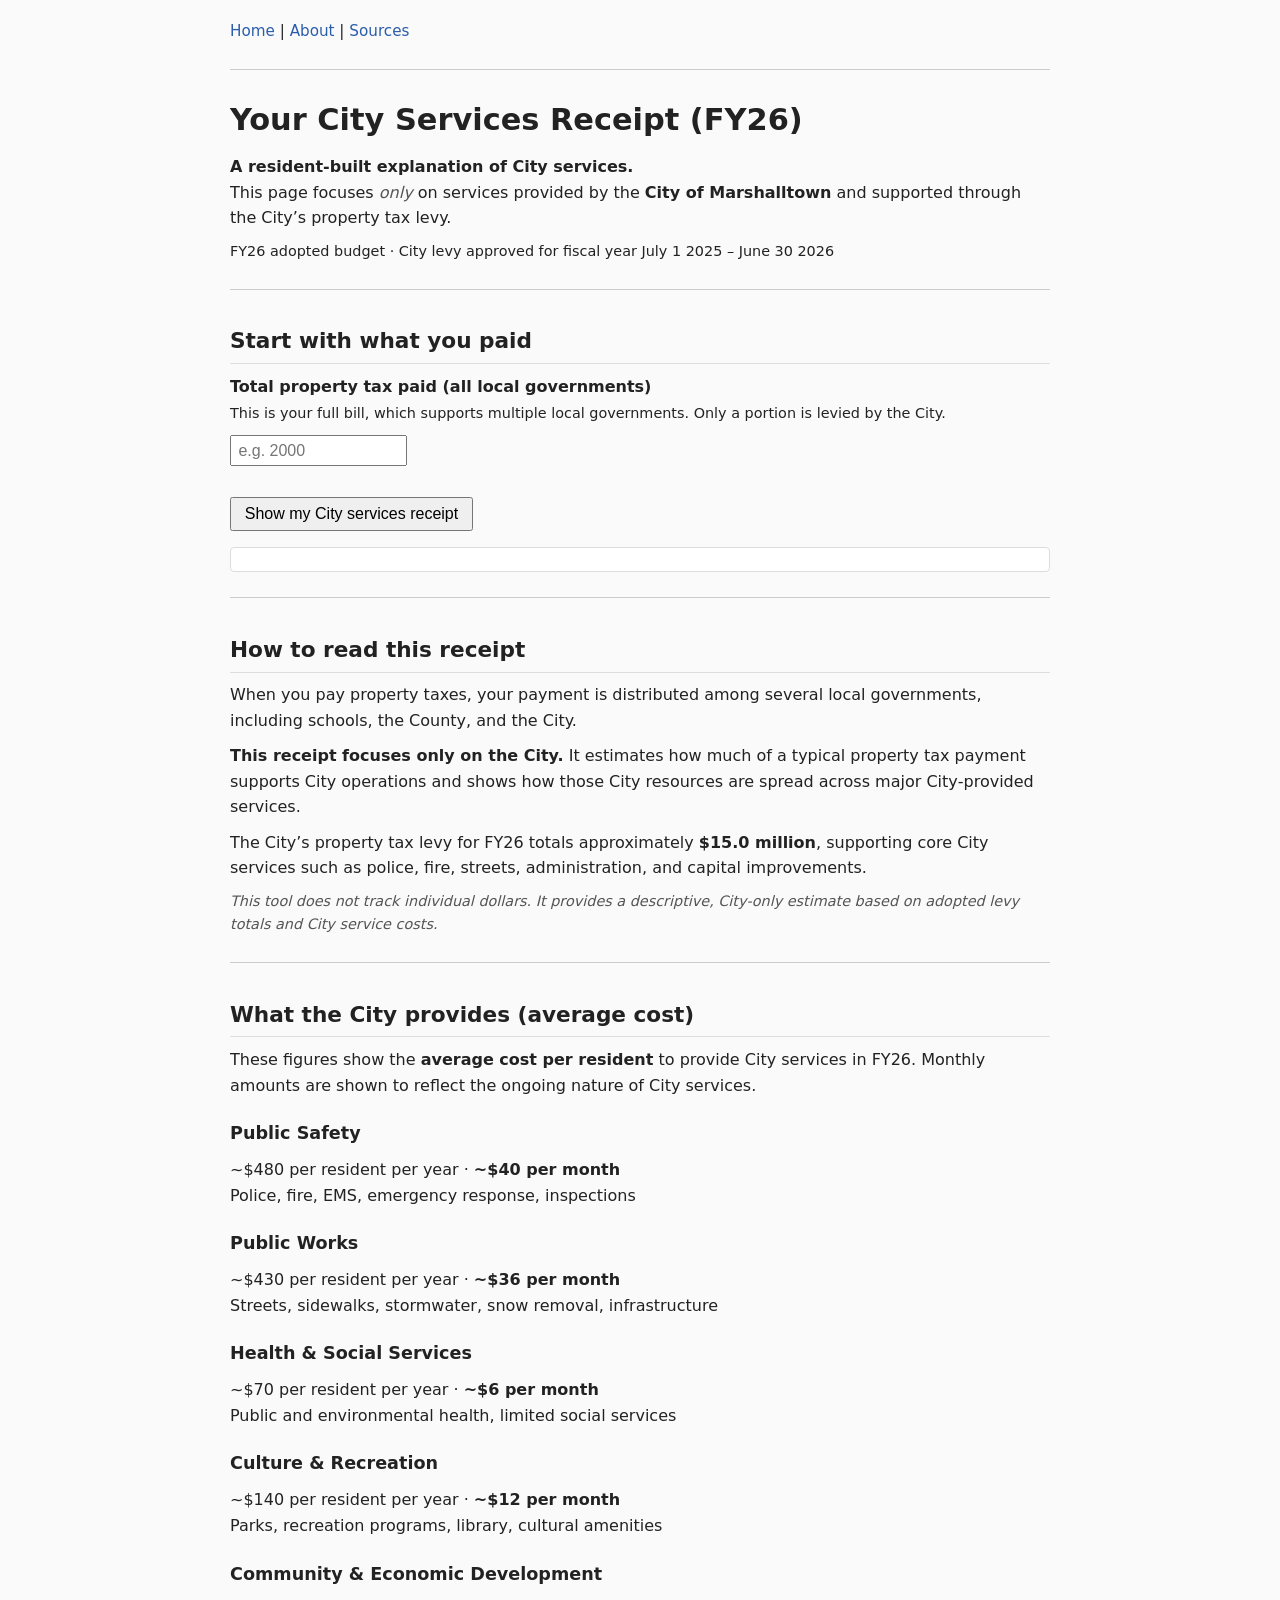
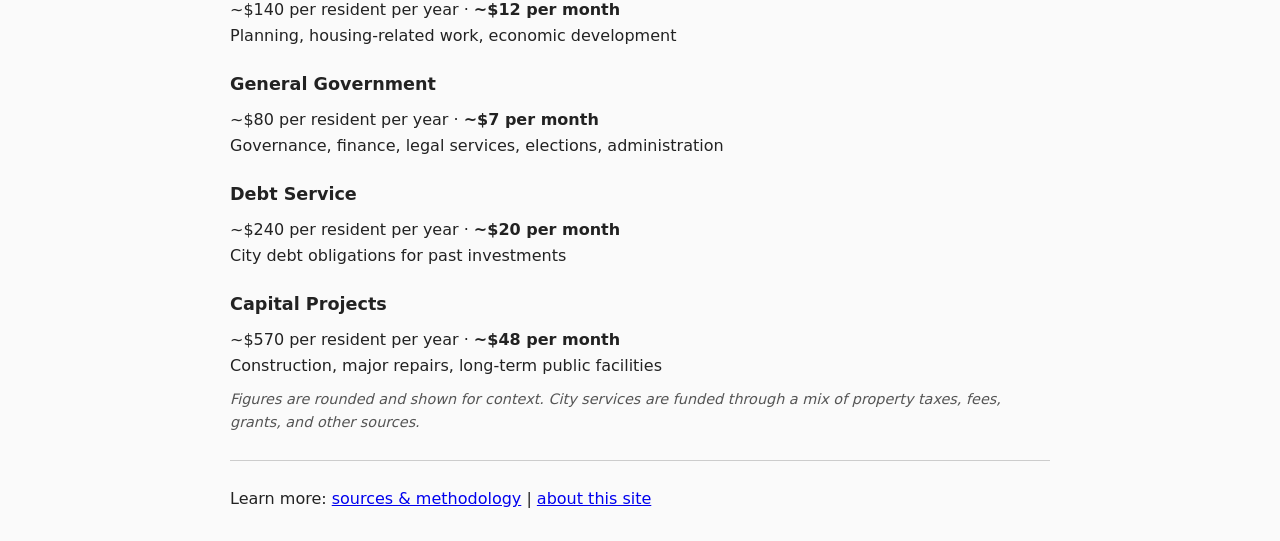
==== index.html @ 67199304 "Update index.html" ====
<!DOCTYPE html>
<html lang="en">
<head>
  <meta charset="UTF-8">
  <title>Your City Services Receipt (FY26)</title>
  <link rel="stylesheet" href="style.css">
</head>

<body>

<nav>
  <a href="index.html">Home</a> |
  <a href="about.html">About</a> |
  <a href="sources.html">Sources</a>
</nav>

<hr>

<h1>Your City Services Receipt (FY26)</h1>

<p>
<strong>A resident‑built explanation of City services.</strong><br>
This page focuses <em>only</em> on services provided by the
<strong>City of Marshalltown</strong> and supported through the City’s
property tax levy.
</p>

<p style="font-size:0.9em;">
FY26 adopted budget · City levy approved for fiscal year July 1 2025 – June 30 2026
</p>

<hr>

<h2>Start with what you paid</h2>

<p>
<strong>Total property tax paid (all local governments)</strong><br>
<span style="font-size:0.9em;">
This is your full bill, which supports multiple local governments.
Only a portion is levied by the City.
</span>
</p>

<input
  type="number"
  id="taxInput"
  placeholder="e.g. 2000"
  min="0"
  step="1"
>
<br><br>

<button onclick="calculateBreakdown()">
  Show my City services receipt
</button>

<div id="results"></div>

<hr>

<h2>How to read this receipt</h2>

<p>
When you pay property taxes, your payment is distributed among
several local governments, including schools, the County, and the City.
</p>

<p>
<strong>This receipt focuses only on the City.</strong>
It estimates how much of a typical property tax payment supports
City operations and shows how those City resources are spread across
major City‑provided services.
</p>

<p>
The City’s property tax levy for FY26 totals approximately
<strong>$15.0 million</strong>, supporting core City services such as
police, fire, streets, administration, and capital improvements.
</p>

<p style="font-size:0.9em;">
<em>
This tool does not track individual dollars. It provides a descriptive,
City‑only estimate based on adopted levy totals and City service costs.
</em>
</p>

<hr>

<h2>What the City provides (average cost)</h2>

<p>
These figures show the <strong>average cost per resident</strong> to
provide City services in FY26. Monthly amounts are shown to reflect the
ongoing nature of City services.
</p>

<h3>Public Safety</h3>
<p>
~$480 per resident per year · <strong>~$40 per month</strong><br>
Police, fire, EMS, emergency response, inspections
</p>

<h3>Public Works</h3>
<p>
~$430 per resident per year · <strong>~$36 per month</strong><br>
Streets, sidewalks, stormwater, snow removal, infrastructure
</p>

<h3>Health &amp; Social Services</h3>
<p>
~$70 per resident per year · <strong>~$6 per month</strong><br>
Public and environmental health, limited social services
</p>

<h3>Culture &amp; Recreation</h3>
<p>
~$140 per resident per year · <strong>~$12 per month</strong><br>
Parks, recreation programs, library, cultural amenities
</p>

<h3>Community &amp; Economic Development</h3>
<p>
~$140 per resident per year · <strong>~$12 per month</strong><br>
Planning, housing‑related work, economic development
</p>

<h3>General Government</h3>
<p>
~$80 per resident per year · <strong>~$7 per month</strong><br>
Governance, finance, legal services, elections, administration
</p>

<h3>Debt Service</h3>
<p>
~$240 per resident per year · <strong>~$20 per month</strong><br>
City debt obligations for past investments
</p>

<h3>Capital Projects</h3>
<p>
~$570 per resident per year · <strong>~$48 per month</strong><br>
Construction, major repairs, long‑term public facilities
</p>

<p style="font-size:0.9em;">
<em>
Figures are rounded and shown for context. City services are funded through
a mix of property taxes, fees, grants, and other sources.
</em>
</p>

<hr>

<p>
Learn more:
<a href="sources.html">sources & methodology</a> |
<a href="about.html">about this site</a>
</p>

<!-- ================= CALCULATOR SCRIPT ================= -->

<script>
function calculateBreakdown() {
  const total = Number(document.getElementById("taxInput").value);
  if (!total || total <= 0) {
    alert("Please enter a positive dollar amount.");
    return;
  }

  const population = 27886;

  const categories = [
    { name: "Public Safety", pct: 0.2030, annualResident: 480 },
    { name: "Public Works", pct: 0.0965, annualResident: 430 },
    { name: "Health & Social Services", pct: 0.0383, annualResident: 70 },
    { name: "Culture & Recreation", pct: 0.0767, annualResident: 140 },
    { name: "Community & Economic Development", pct: 0.0749, annualResident: 140 },
    { name: "General Government", pct: 0.0346, annualResident: 80 },
    { name: "Debt Service", pct: 0.1162, annualResident: 240 },
    { name: "Capital Projects", pct: 0.3598, annualResident: 570 }
  ];

  const resultsDiv = document.getElementById("results");
  resultsDiv.innerHTML = "<h3>Your estimated receipt</h3>";

  let runningTotal = 0;
  const list = document.createElement("ul");

  categories.forEach((cat, i) => {
    let annual;
    if (i < categories.length - 1) {
      annual = Math.round(total * cat.pct);
      runningTotal += annual;
    } else {
      annual = total - runningTotal;
    }

    const monthly = Math.round((annual / 12) * 100) / 100;
    const avgMonthly = Math.round((cat.annualResident / 12) * 100) / 100;

    const li = document.createElement("li");
    li.innerHTML = `
      <strong>${cat.name}:</strong>
      $${annual} per year (~$${monthly}/month)
      <br>
      <span style="font-size:0.85em;">
      Average resident cost: ~$${avgMonthly}/month
      </span>
    `;
    list.appendChild(li);
  });

  resultsDiv.appendChild(list);

  const note = document.createElement("p");
  note.style.fontSize = "0.9em";
  note.innerHTML = "<em>This comparison helps show whether your contribution is above or below the citywide average. Amounts are estimates.</em>";
  resultsDiv.appendChild(note);
}
</script>

</body>
</html>
---- style.css ----
/* Overall page */
body {
  max-width: 820px;
  margin: 0 auto;
  padding: 1.2em;
  font-family: system-ui, -apple-system, BlinkMacSystemFont,
               "Segoe UI", Roboto, sans-serif;
  line-height: 1.6;
  color: #222;
  background-color: #fafafa;
}

/* Navigation */
nav {
  font-size: 0.95em;
  margin-bottom: 0.6em;
}

nav a {
  text-decoration: none;
  color: #2b5dab;
}

nav a:hover {
  text-decoration: underline;
}

/* Headings */
h1 {
  margin-top: 0.4em;
  margin-bottom: 0.2em;
  font-size: 1.9em;
}

h2 {
  margin-top: 1.6em;
  margin-bottom: 0.4em;
  font-size: 1.35em;
  border-bottom: 1px solid #ddd;
  padding-bottom: 0.2em;
}

h3 {
  margin-top: 1.2em;
  margin-bottom: 0.2em;
  font-size: 1.1em;
}

/* Paragraphs and lists */
p {
  margin: 0.6em 0;
}

ul, ol {
  margin-left: 1.3em;
}

/* Calculator elements */
input[type="number"] {
  font-size: 1em;
  padding: 0.3em 0.4em;
  width: 160px;
}

button {
  font-size: 1em;
  padding: 0.4em 0.8em;
  margin-top: 0.3em;
  cursor: pointer;
}

/* Results box */
#results {
  margin-top: 1em;
  padding: 0.7em 0.9em;
  background-color: #ffffff;
  border: 1px solid #ddd;
  border-radius: 4px;
}

/* Horizontal rules */
hr {
  margin: 1.6em 0;
  border: none;
  border-top: 1px solid #ccc;
}

/* Small / explanatory text */
small, em {
  color: #555;
}
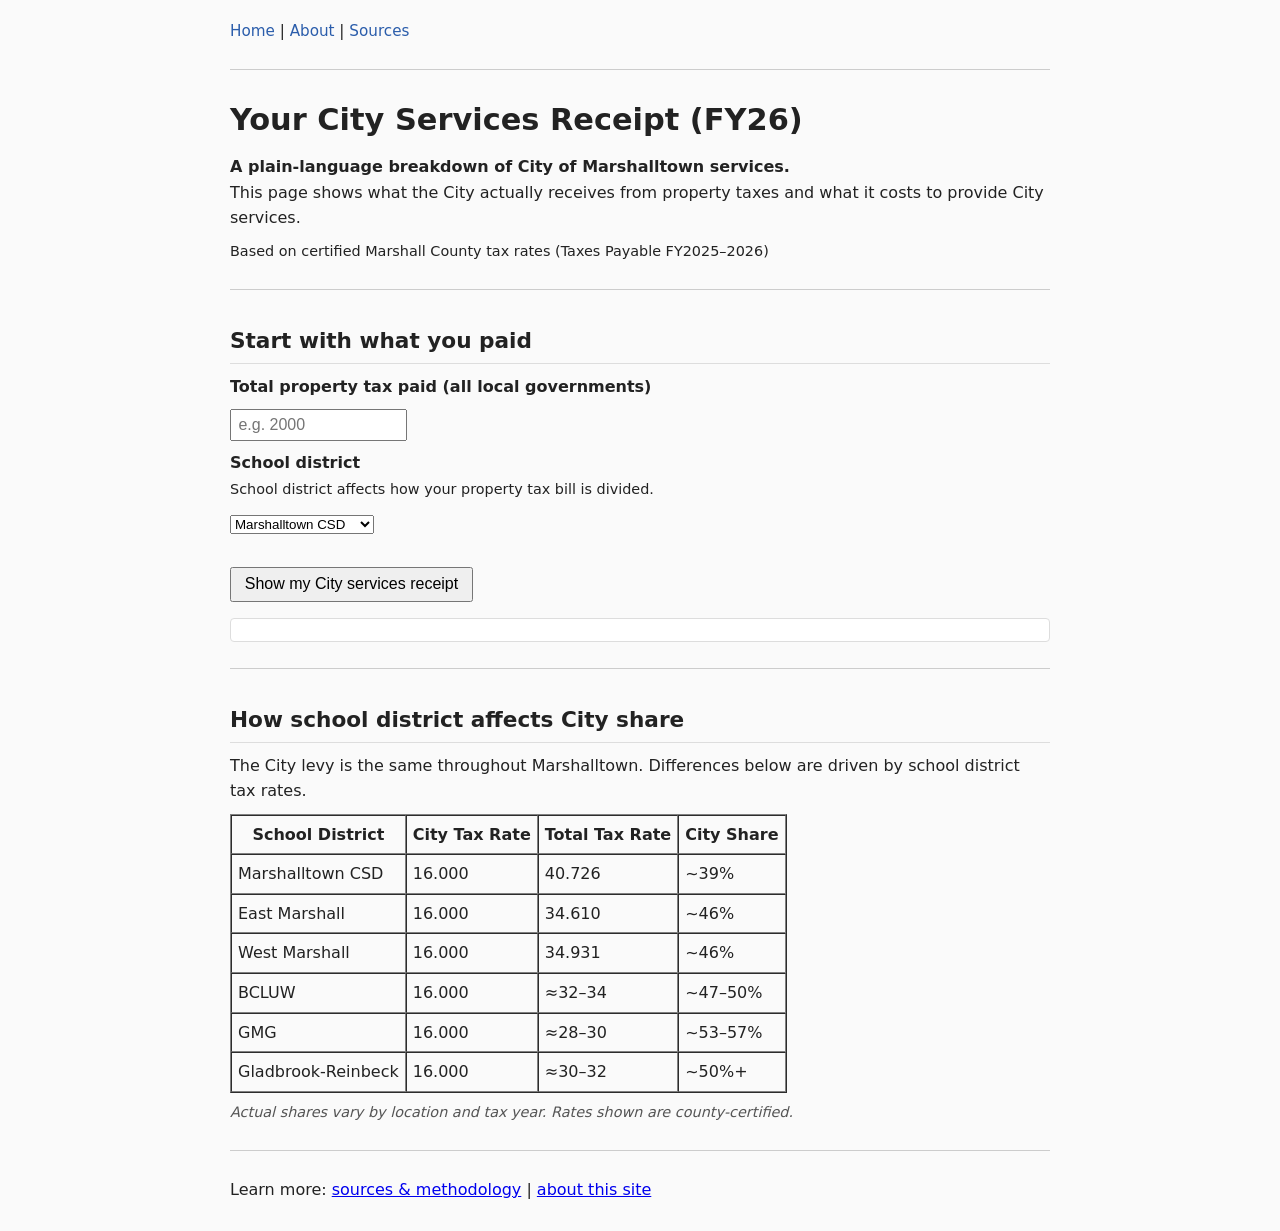
==== commit 1acd3321: "Update index.html" ====
--- a/index.html
+++ b/index.html
@@ -19,14 +19,13 @@
 <h1>Your City Services Receipt (FY26)</h1>
 
 <p>
-<strong>A resident‑built explanation of City services.</strong><br>
-This page focuses <em>only</em> on services provided by the
-<strong>City of Marshalltown</strong> and supported through the City’s
-property tax levy.
+<strong>A plain‑language breakdown of City of Marshalltown services.</strong><br>
+This page shows what the City actually receives from property taxes and
+what it costs to provide City services.
 </p>
 
 <p style="font-size:0.9em;">
-FY26 adopted budget · City levy approved for fiscal year July 1 2025 – June 30 2026
+Based on certified Marshall County tax rates (Taxes Payable FY2025–2026)
 </p>
 
 <hr>
@@ -34,11 +33,7 @@
 <h2>Start with what you paid</h2>
 
 <p>
-<strong>Total property tax paid (all local governments)</strong><br>
-<span style="font-size:0.9em;">
-This is your full bill, which supports multiple local governments.
-Only a portion is levied by the City.
-</span>
+<strong>Total property tax paid (all local governments)</strong>
 </p>
 
 <input
@@ -48,6 +43,23 @@
   min="0"
   step="1"
 >
+
+<p>
+<strong>School district</strong><br>
+<span style="font-size:0.9em;">
+School district affects how your property tax bill is divided.
+</span>
+</p>
+
+<select id="schoolDistrict">
+  <option value="MCSD">Marshalltown CSD</option>
+  <option value="EM">East Marshall</option>
+  <option value="WM">West Marshall</option>
+  <option value="BCLUW">BCLUW</option>
+  <option value="GMG">GMG</option>
+  <option value="GR">Gladbrook‑Reinbeck</option>
+</select>
+
 <br><br>
 
 <button onclick="calculateBreakdown()">
@@ -58,95 +70,31 @@
 
 <hr>
 
-<h2>How to read this receipt</h2>
-
-<p>
-When you pay property taxes, your payment is distributed among
-several local governments, including schools, the County, and the City.
-</p>
-
-<p>
-<strong>This receipt focuses only on the City.</strong>
-It estimates how much of a typical property tax payment supports
-City operations and shows how those City resources are spread across
-major City‑provided services.
-</p>
-
-<p>
-The City’s property tax levy for FY26 totals approximately
-<strong>$15.0 million</strong>, supporting core City services such as
-police, fire, streets, administration, and capital improvements.
-</p>
+<h2>How school district affects City share</h2>
+
+<p>
+The City levy is the same throughout Marshalltown.
+Differences below are driven by school district tax rates.
+</p>
+
+<table border="1" cellpadding="6" cellspacing="0">
+  <tr>
+    <th>School District</th>
+    <th>City Tax Rate</th>
+    <th>Total Tax Rate</th>
+    <th>City Share</th>
+  </tr>
+  <tr><td>Marshalltown CSD</td><td>16.000</td><td>40.726</td><td>~39%</td></tr>
+  <tr><td>East Marshall</td><td>16.000</td><td>34.610</td><td>~46%</td></tr>
+  <tr><td>West Marshall</td><td>16.000</td><td>34.931</td><td>~46%</td></tr>
+  <tr><td>BCLUW</td><td>16.000</td><td>≈32–34</td><td>~47–50%</td></tr>
+  <tr><td>GMG</td><td>16.000</td><td>≈28–30</td><td>~53–57%</td></tr>
+  <tr><td>Gladbrook‑Reinbeck</td><td>16.000</td><td>≈30–32</td><td>~50%+</td></tr>
+</table>
 
 <p style="font-size:0.9em;">
 <em>
-This tool does not track individual dollars. It provides a descriptive,
-City‑only estimate based on adopted levy totals and City service costs.
-</em>
-</p>
-
-<hr>
-
-<h2>What the City provides (average cost)</h2>
-
-<p>
-These figures show the <strong>average cost per resident</strong> to
-provide City services in FY26. Monthly amounts are shown to reflect the
-ongoing nature of City services.
-</p>
-
-<h3>Public Safety</h3>
-<p>
-~$480 per resident per year · <strong>~$40 per month</strong><br>
-Police, fire, EMS, emergency response, inspections
-</p>
-
-<h3>Public Works</h3>
-<p>
-~$430 per resident per year · <strong>~$36 per month</strong><br>
-Streets, sidewalks, stormwater, snow removal, infrastructure
-</p>
-
-<h3>Health &amp; Social Services</h3>
-<p>
-~$70 per resident per year · <strong>~$6 per month</strong><br>
-Public and environmental health, limited social services
-</p>
-
-<h3>Culture &amp; Recreation</h3>
-<p>
-~$140 per resident per year · <strong>~$12 per month</strong><br>
-Parks, recreation programs, library, cultural amenities
-</p>
-
-<h3>Community &amp; Economic Development</h3>
-<p>
-~$140 per resident per year · <strong>~$12 per month</strong><br>
-Planning, housing‑related work, economic development
-</p>
-
-<h3>General Government</h3>
-<p>
-~$80 per resident per year · <strong>~$7 per month</strong><br>
-Governance, finance, legal services, elections, administration
-</p>
-
-<h3>Debt Service</h3>
-<p>
-~$240 per resident per year · <strong>~$20 per month</strong><br>
-City debt obligations for past investments
-</p>
-
-<h3>Capital Projects</h3>
-<p>
-~$570 per resident per year · <strong>~$48 per month</strong><br>
-Construction, major repairs, long‑term public facilities
-</p>
-
-<p style="font-size:0.9em;">
-<em>
-Figures are rounded and shown for context. City services are funded through
-a mix of property taxes, fees, grants, and other sources.
+Actual shares vary by location and tax year. Rates shown are county‑certified.
 </em>
 </p>
 
@@ -158,65 +106,109 @@
 <a href="about.html">about this site</a>
 </p>
 
-<!-- ================= CALCULATOR SCRIPT ================= -->
-
 <script>
+/* ===============================
+   LEVY DATA (CERTIFIED)
+   =============================== */
+
+const levyData = {
+  MCSD: { cityRate: 16.000, totalRate: 40.726 },
+  EM:   { cityRate: 16.000, totalRate: 34.610 },
+  WM:   { cityRate: 16.000, totalRate: 34.931 },
+  BCLUW:{ cityRate: 16.000, totalRate: 33.000 }, // mid‑range, refine later
+  GMG:  { cityRate: 16.000, totalRate: 29.000 },
+  GR:   { cityRate: 16.000, totalRate: 31.000 }
+};
+
+/* ===============================
+   CITY SERVICE MODEL
+   =============================== */
+
+const categories = [
+  { name: "Public Safety", pct: 0.2030, avgAnnual: 480 },
+  { name: "Public Works", pct: 0.0965, avgAnnual: 430 },
+  { name: "Health & Social Services", pct: 0.0383, avgAnnual: 70 },
+  { name: "Culture & Recreation", pct: 0.0767, avgAnnual: 140 },
+  { name: "Community & Economic Development", pct: 0.0749, avgAnnual: 140 },
+  { name: "General Government", pct: 0.0346, avgAnnual: 80 },
+  { name: "Debt Service", pct: 0.1162, avgAnnual: 240 },
+  { name: "Capital Projects", pct: 0.3598, avgAnnual: 570 }
+];
+
+/* ===============================
+   CALCULATOR
+   =============================== */
+
 function calculateBreakdown() {
-  const total = Number(document.getElementById("taxInput").value);
-  if (!total || total <= 0) {
-    alert("Please enter a positive dollar amount.");
+  const totalPaid = Number(document.getElementById("taxInput").value);
+  if (!totalPaid || totalPaid <= 0) {
+    alert("Please enter a valid amount.");
     return;
   }
 
-  const population = 27886;
-
-  const categories = [
-    { name: "Public Safety", pct: 0.2030, annualResident: 480 },
-    { name: "Public Works", pct: 0.0965, annualResident: 430 },
-    { name: "Health & Social Services", pct: 0.0383, annualResident: 70 },
-    { name: "Culture & Recreation", pct: 0.0767, annualResident: 140 },
-    { name: "Community & Economic Development", pct: 0.0749, annualResident: 140 },
-    { name: "General Government", pct: 0.0346, annualResident: 80 },
-    { name: "Debt Service", pct: 0.1162, annualResident: 240 },
-    { name: "Capital Projects", pct: 0.3598, annualResident: 570 }
-  ];
-
-  const resultsDiv = document.getElementById("results");
-  resultsDiv.innerHTML = "<h3>Your estimated receipt</h3>";
-
-  let runningTotal = 0;
-  const list = document.createElement("ul");
-
-  categories.forEach((cat, i) => {
-    let annual;
-    if (i < categories.length - 1) {
-      annual = Math.round(total * cat.pct);
-      runningTotal += annual;
-    } else {
-      annual = total - runningTotal;
-    }
-
-    const monthly = Math.round((annual / 12) * 100) / 100;
-    const avgMonthly = Math.round((cat.annualResident / 12) * 100) / 100;
-
-    const li = document.createElement("li");
-    li.innerHTML = `
-      <strong>${cat.name}:</strong>
-      $${annual} per year (~$${monthly}/month)
-      <br>
-      <span style="font-size:0.85em;">
-      Average resident cost: ~$${avgMonthly}/month
-      </span>
+  const district = document.getElementById("schoolDistrict").value;
+  const { cityRate, totalRate } = levyData[district];
+  const cityShareRatio = cityRate / totalRate;
+
+  const cityPortion = Math.round(totalPaid * cityShareRatio);
+  const nonCityPortion = totalPaid - cityPortion;
+
+  const results = document.getElementById("results");
+  results.innerHTML = "<h3>Your City Services Receipt</h3>";
+
+  /* BLOCK 1 */
+  results.innerHTML += `
+    <h4>1) How your payment is split</h4>
+    <ul>
+      <li><strong>Total property tax paid:</strong> $${totalPaid}</li>
+      <li><strong>City of Marshalltown:</strong> $${cityPortion}</li>
+      <li><strong>Not included here:</strong> $${nonCityPortion}
+        <br><span style="font-size:0.85em;">Schools, County, Community College</span>
+      </li>
+    </ul>
+  `;
+
+  /* BLOCK 2 */
+  results.innerHTML += `<h4>2) How the City portion is allocated</h4>`;
+  let running = 0;
+  const allocList = document.createElement("ul");
+
+  categories.forEach((c, i) => {
+    let amt = (i < categories.length - 1)
+      ? Math.round(cityPortion * c.pct)
+      : cityPortion - running;
+    running += amt;
+    c.userMonthly = Math.round((amt / 12) * 100) / 100;
+
+    allocList.innerHTML += `<li><strong>${c.name}:</strong> $${amt}/year (~$${c.userMonthly}/mo)</li>`;
+  });
+
+  results.appendChild(allocList);
+
+  /* BLOCK 3 */
+  results.innerHTML += `<h4>3) What City services actually cost</h4>`;
+  const compareList = document.createElement("ul");
+
+  categories.forEach(c => {
+    const avgMonthly = Math.round((c.avgAnnual / 12) * 100) / 100;
+    compareList.innerHTML += `
+      <li>
+        <strong>${c.name}</strong><br>
+        Your contribution: ~$${c.userMonthly}/month<br>
+        Average City cost per resident: ~$${avgMonthly}/month
+      </li>
     `;
-    list.appendChild(li);
   });
 
-  resultsDiv.appendChild(list);
-
-  const note = document.createElement("p");
-  note.style.fontSize = "0.9em";
-  note.innerHTML = "<em>This comparison helps show whether your contribution is above or below the citywide average. Amounts are estimates.</em>";
-  resultsDiv.appendChild(note);
+  results.appendChild(compareList);
+
+  results.innerHTML += `
+    <p style="font-size:0.9em;"><em>
+      City services are funded using property taxes plus fees, grants,
+      and other revenues. This receipt shows how your City share fits into
+      the full cost of providing services citywide.
+    </em></p>
+  `;
 }
 </script>
 
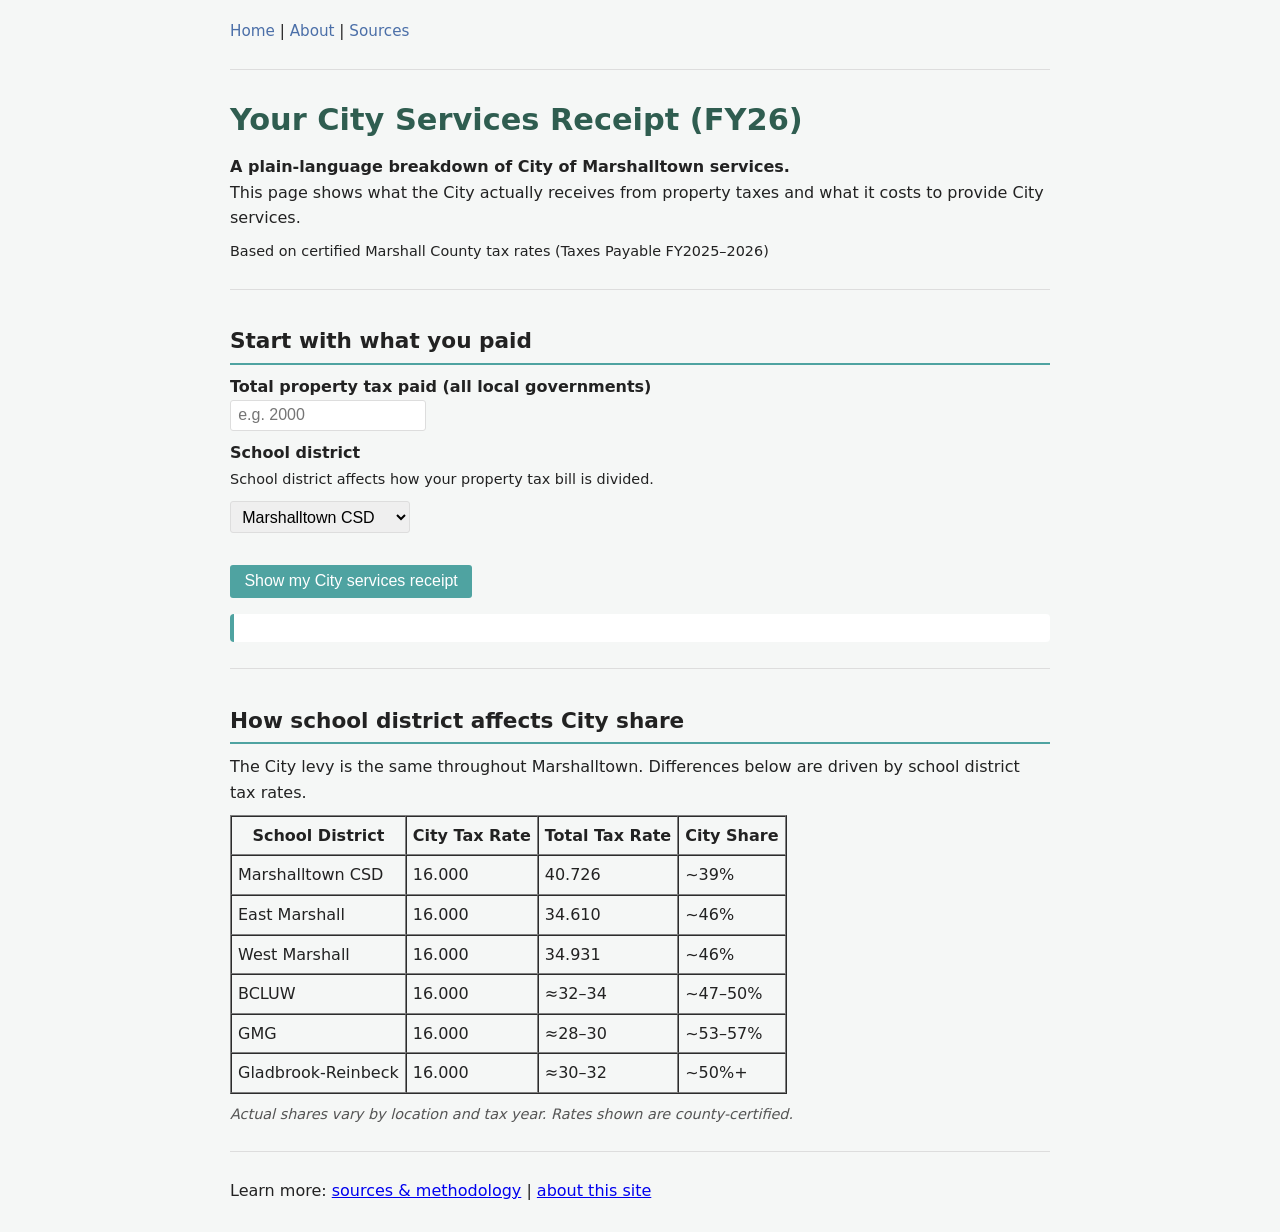
==== commit 0cad966b: "Update index.html" ====
--- a/index.html
+++ b/index.html
@@ -19,22 +19,24 @@
 <h1>Your City Services Receipt (FY26)</h1>
 
 <p>
-<strong>A plain‑language breakdown of City of Marshalltown services.</strong><br>
-This page shows what the City actually receives from property taxes and
-what it costs to provide City services.
+  <strong>A plain‑language breakdown of City of Marshalltown services.</strong><br>
+  This page shows what the City actually receives from property taxes and
+  what it costs to provide City services.
 </p>
 
 <p style="font-size:0.9em;">
-Based on certified Marshall County tax rates (Taxes Payable FY2025–2026)
+  Based on certified Marshall County tax rates (Taxes Payable FY2025–2026)
 </p>
 
 <hr>
 
 <h2>Start with what you paid</h2>
 
-<p>
-<strong>Total property tax paid (all local governments)</strong>
-</p>
+<label for="taxInput">
+  <strong>Total property tax paid (all local governments)</strong>
+</label>
+
+<br>
 
 <input
   type="number"
@@ -45,10 +47,12 @@
 >
 
 <p>
-<strong>School district</strong><br>
-<span style="font-size:0.9em;">
-School district affects how your property tax bill is divided.
-</span>
+  <label for="schoolDistrict">
+    <strong>School district</strong>
+  </label><br>
+  <span style="font-size:0.9em;">
+    School district affects how your property tax bill is divided.
+  </span>
 </p>
 
 <select id="schoolDistrict">
@@ -73,8 +77,8 @@
 <h2>How school district affects City share</h2>
 
 <p>
-The City levy is the same throughout Marshalltown.
-Differences below are driven by school district tax rates.
+  The City levy is the same throughout Marshalltown.
+  Differences below are driven by school district tax rates.
 </p>
 
 <table border="1" cellpadding="6" cellspacing="0">
@@ -93,17 +97,17 @@
 </table>
 
 <p style="font-size:0.9em;">
-<em>
-Actual shares vary by location and tax year. Rates shown are county‑certified.
-</em>
-</p>
-
-<hr>
-
-<p>
-Learn more:
-<a href="sources.html">sources & methodology</a> |
-<a href="about.html">about this site</a>
+  <em>
+    Actual shares vary by location and tax year. Rates shown are county‑certified.
+  </em>
+</p>
+
+<hr>
+
+<p>
+  Learn more:
+  <a href="sources.html">sources &amp; methodology</a> |
+  <a href="about.html">about this site</a>
 </p>
 
 <script>
@@ -115,7 +119,7 @@
   MCSD: { cityRate: 16.000, totalRate: 40.726 },
   EM:   { cityRate: 16.000, totalRate: 34.610 },
   WM:   { cityRate: 16.000, totalRate: 34.931 },
-  BCLUW:{ cityRate: 16.000, totalRate: 33.000 }, // mid‑range, refine later
+  BCLUW:{ cityRate: 16.000, totalRate: 33.000 },
   GMG:  { cityRate: 16.000, totalRate: 29.000 },
   GR:   { cityRate: 16.000, totalRate: 31.000 }
 };
@@ -135,10 +139,6 @@
   { name: "Capital Projects", pct: 0.3598, avgAnnual: 570 }
 ];
 
-/* ===============================
-   CALCULATOR
-   =============================== */
-
 function calculateBreakdown() {
   const totalPaid = Number(document.getElementById("taxInput").value);
   if (!totalPaid || totalPaid <= 0) {
@@ -156,7 +156,6 @@
   const results = document.getElementById("results");
   results.innerHTML = "<h3>Your City Services Receipt</h3>";
 
-  /* BLOCK 1 */
   results.innerHTML += `
     <h4>1) How your payment is split</h4>
     <ul>
@@ -168,7 +167,6 @@
     </ul>
   `;
 
-  /* BLOCK 2 */
   results.innerHTML += `<h4>2) How the City portion is allocated</h4>`;
   let running = 0;
   const allocList = document.createElement("ul");
@@ -185,7 +183,6 @@
 
   results.appendChild(allocList);
 
-  /* BLOCK 3 */
   results.innerHTML += `<h4>3) What City services actually cost</h4>`;
   const compareList = document.createElement("ul");
 
--- a/style.css
+++ b/style.css
@@ -1,3 +1,17 @@
+/* ===============================
+   Color palette (Marshalltown‑adjacent)
+   =============================== */
+
+:root {
+  --mt-green-dark: #2f5d50;   /* deep civic green */
+  --mt-green: #4fa3a1;        /* teal accent */
+  --mt-blue: #4b6fa8;         /* muted civic blue */
+  --mt-gray: #f5f7f6;
+  --text-main: #222;
+  --text-muted: #555;
+  --border-light: #ddd;
+}
+
 /* Overall page */
 body {
   max-width: 820px;
@@ -6,8 +20,8 @@
   font-family: system-ui, -apple-system, BlinkMacSystemFont,
                "Segoe UI", Roboto, sans-serif;
   line-height: 1.6;
-  color: #222;
-  background-color: #fafafa;
+  color: var(--text-main);
+  background-color: var(--mt-gray);
 }
 
 /* Navigation */
@@ -18,7 +32,7 @@
 
 nav a {
   text-decoration: none;
-  color: #2b5dab;
+  color: var(--mt-blue);
 }
 
 nav a:hover {
@@ -30,13 +44,14 @@
   margin-top: 0.4em;
   margin-bottom: 0.2em;
   font-size: 1.9em;
+  color: var(--mt-green-dark);
 }
 
 h2 {
   margin-top: 1.6em;
   margin-bottom: 0.4em;
   font-size: 1.35em;
-  border-bottom: 1px solid #ddd;
+  border-bottom: 2px solid var(--mt-green);
   padding-bottom: 0.2em;
 }
 
@@ -44,6 +59,7 @@
   margin-top: 1.2em;
   margin-bottom: 0.2em;
   font-size: 1.1em;
+  color: var(--mt-green-dark);
 }
 
 /* Paragraphs and lists */
@@ -56,25 +72,36 @@
 }
 
 /* Calculator elements */
-input[type="number"] {
+input[type="number"],
+select {
   font-size: 1em;
-  padding: 0.3em 0.4em;
-  width: 160px;
+  padding: 0.35em 0.45em;
+  width: 180px;
+  border: 1px solid var(--border-light);
+  border-radius: 3px;
 }
 
 button {
   font-size: 1em;
-  padding: 0.4em 0.8em;
-  margin-top: 0.3em;
+  padding: 0.45em 0.9em;
+  margin-top: 0.4em;
   cursor: pointer;
+  background-color: var(--mt-green);
+  color: #fff;
+  border: none;
+  border-radius: 3px;
+}
+
+button:hover {
+  background-color: var(--mt-green-dark);
 }
 
 /* Results box */
 #results {
   margin-top: 1em;
-  padding: 0.7em 0.9em;
+  padding: 0.9em 1em;
   background-color: #ffffff;
-  border: 1px solid #ddd;
+  border-left: 4px solid var(--mt-green);
   border-radius: 4px;
 }
 
@@ -82,10 +109,10 @@
 hr {
   margin: 1.6em 0;
   border: none;
-  border-top: 1px solid #ccc;
+  border-top: 1px solid var(--border-light);
 }
 
 /* Small / explanatory text */
 small, em {
-  color: #555;
+  color: var(--text-muted);
 }
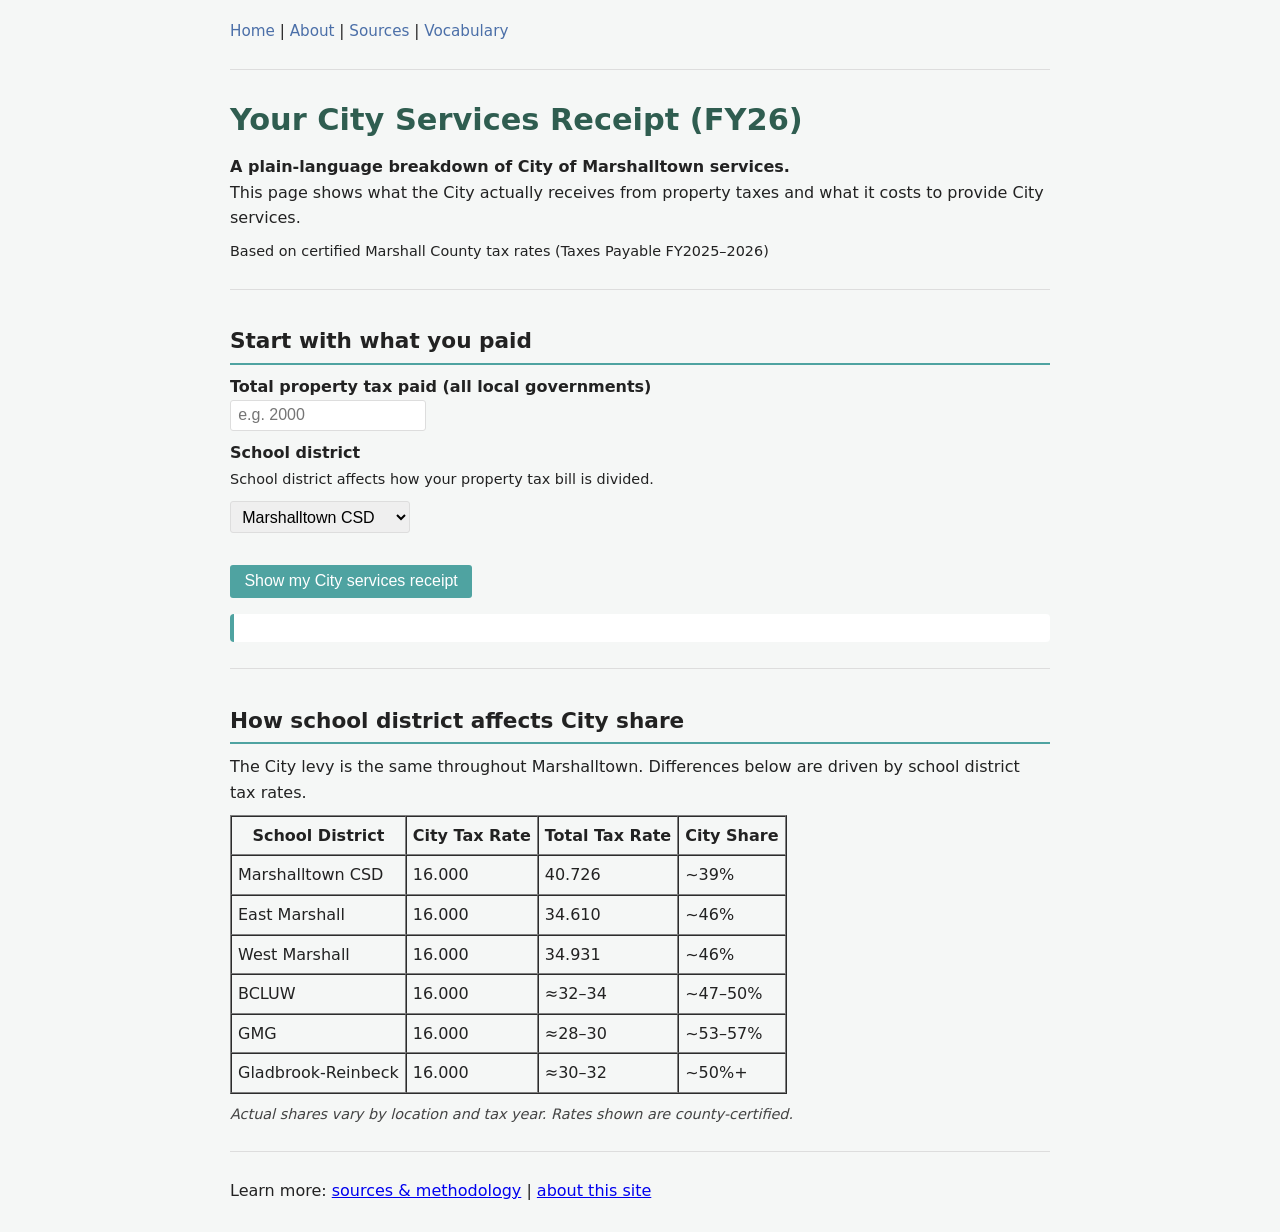
==== commit 18761ed1: "Update index.html" ====
--- a/index.html
+++ b/index.html
@@ -8,11 +8,14 @@
 
 <body>
 
+
 <nav>
   <a href="index.html">Home</a> |
   <a href="about.html">About</a> |
-  <a href="sources.html">Sources</a>
+  <a href="sources.html">Sources</a> |
+  <a href="vocab.html">Vocabulary</a>
 </nav>
+
 
 <hr>
 
--- a/style.css
+++ b/style.css
@@ -8,7 +8,7 @@
   --mt-blue: #4b6fa8;         /* muted civic blue */
   --mt-gray: #f5f7f6;
   --text-main: #222;
-  --text-muted: #555;
+  --text-muted: #444;
   --border-light: #ddd;
 }
 
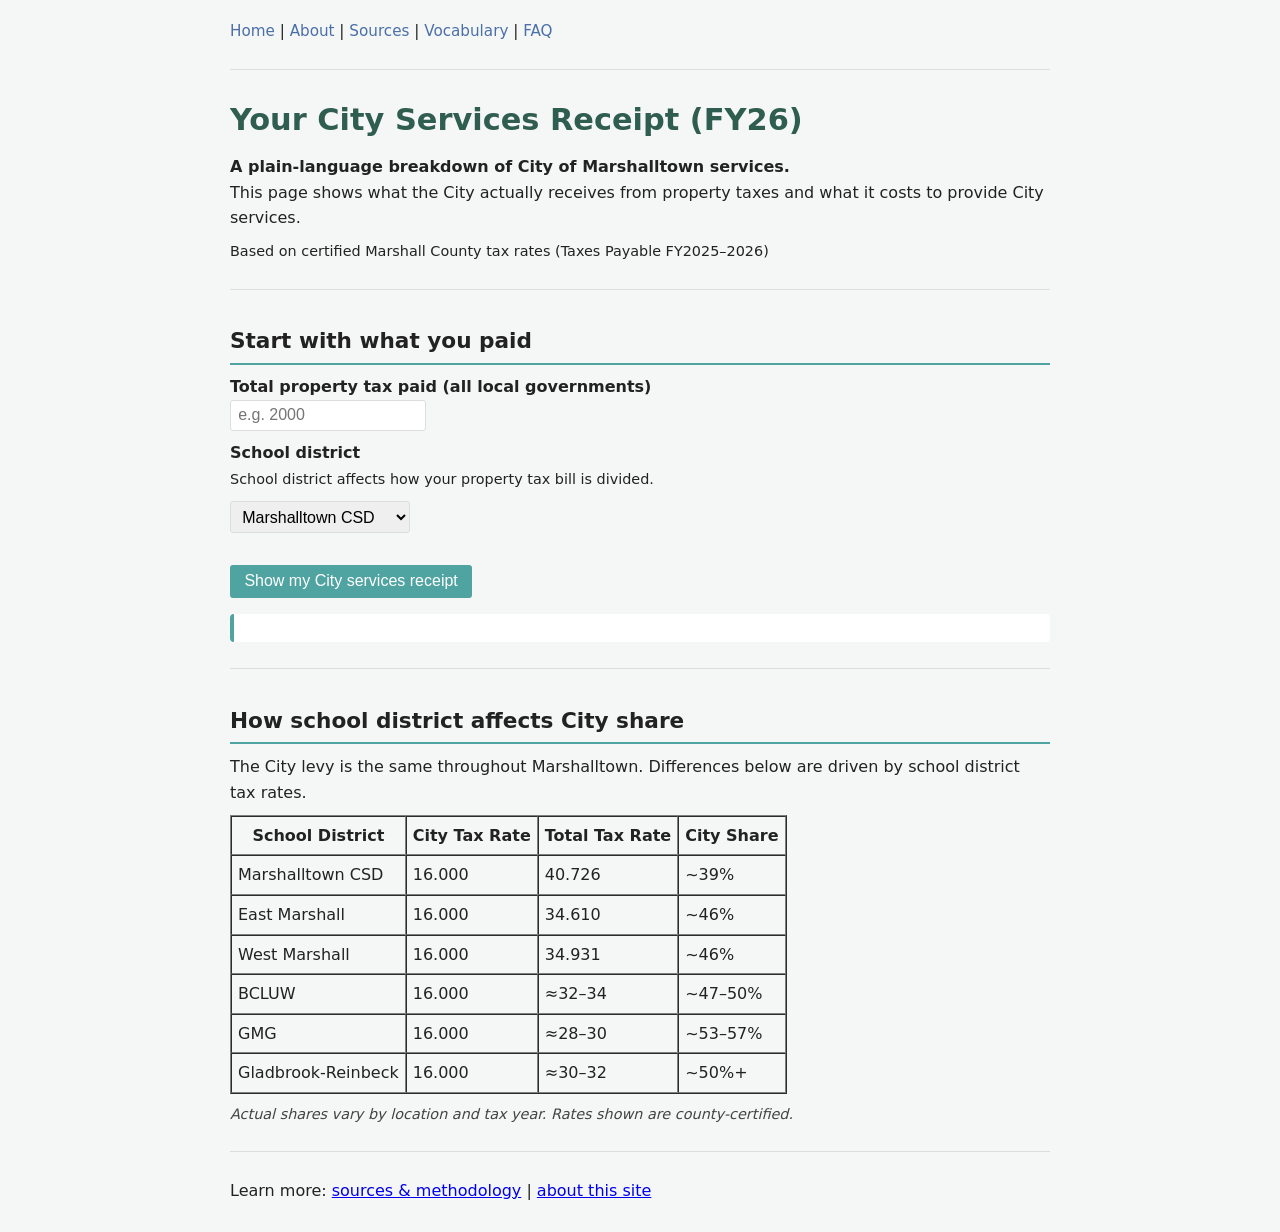
==== commit 5f505127: "Update index.html" ====
--- a/index.html
+++ b/index.html
@@ -13,7 +13,8 @@
   <a href="index.html">Home</a> |
   <a href="about.html">About</a> |
   <a href="sources.html">Sources</a> |
-  <a href="vocab.html">Vocabulary</a>
+  <a href="vocab.html">Vocabulary</a> |
+  <a href="faq.html">FAQ</a>
 </nav>
 
 
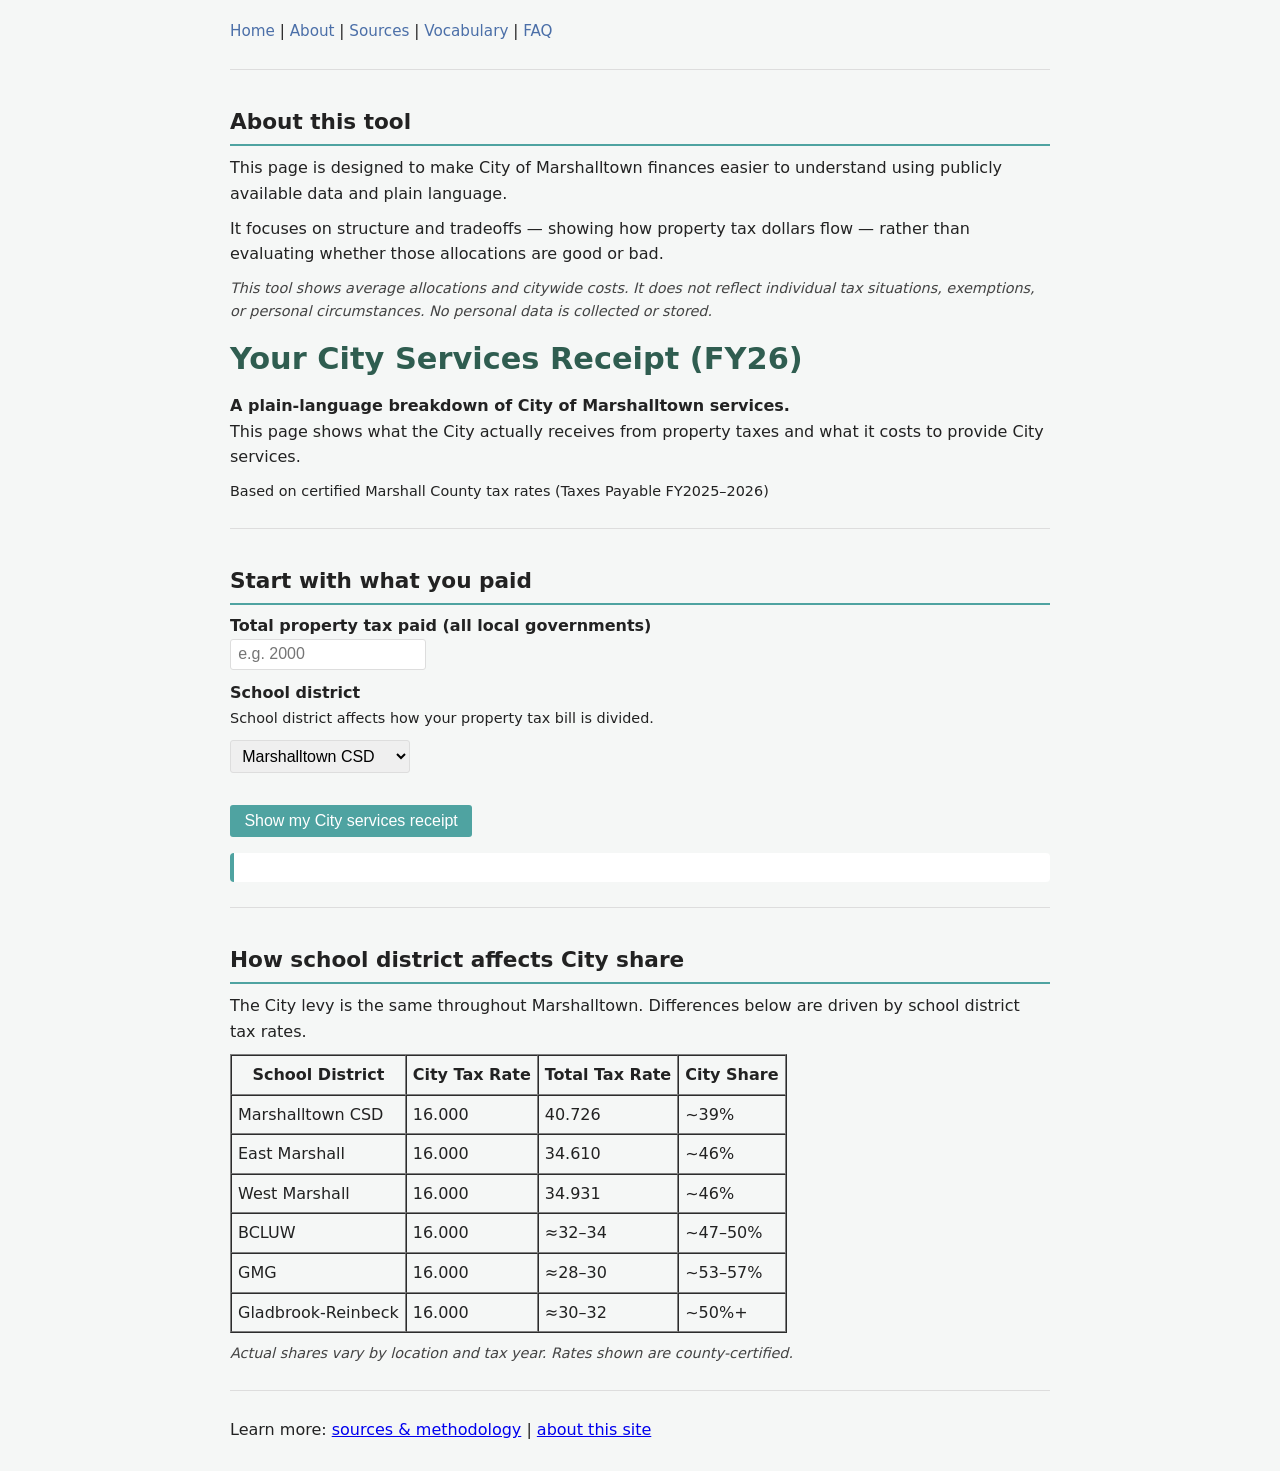
==== commit cf23ea14: "Update index.html" ====
--- a/index.html
+++ b/index.html
@@ -19,6 +19,27 @@
 
 
 <hr>
+
+<h2>About this tool</h2>
+
+<p>
+  This page is designed to make City of Marshalltown finances easier to
+  understand using publicly available data and plain language.
+</p>
+
+<p>
+  It focuses on structure and tradeoffs — showing how property tax dollars
+  flow — rather than evaluating whether those allocations are good or bad.
+</p>
+
+<p style="font-size:0.9em;">
+  <em>
+    This tool shows average allocations and citywide costs.
+    It does not reflect individual tax situations, exemptions,
+    or personal circumstances.
+    No personal data is collected or stored.
+  </em>
+</p>
 
 <h1>Your City Services Receipt (FY26)</h1>
 
